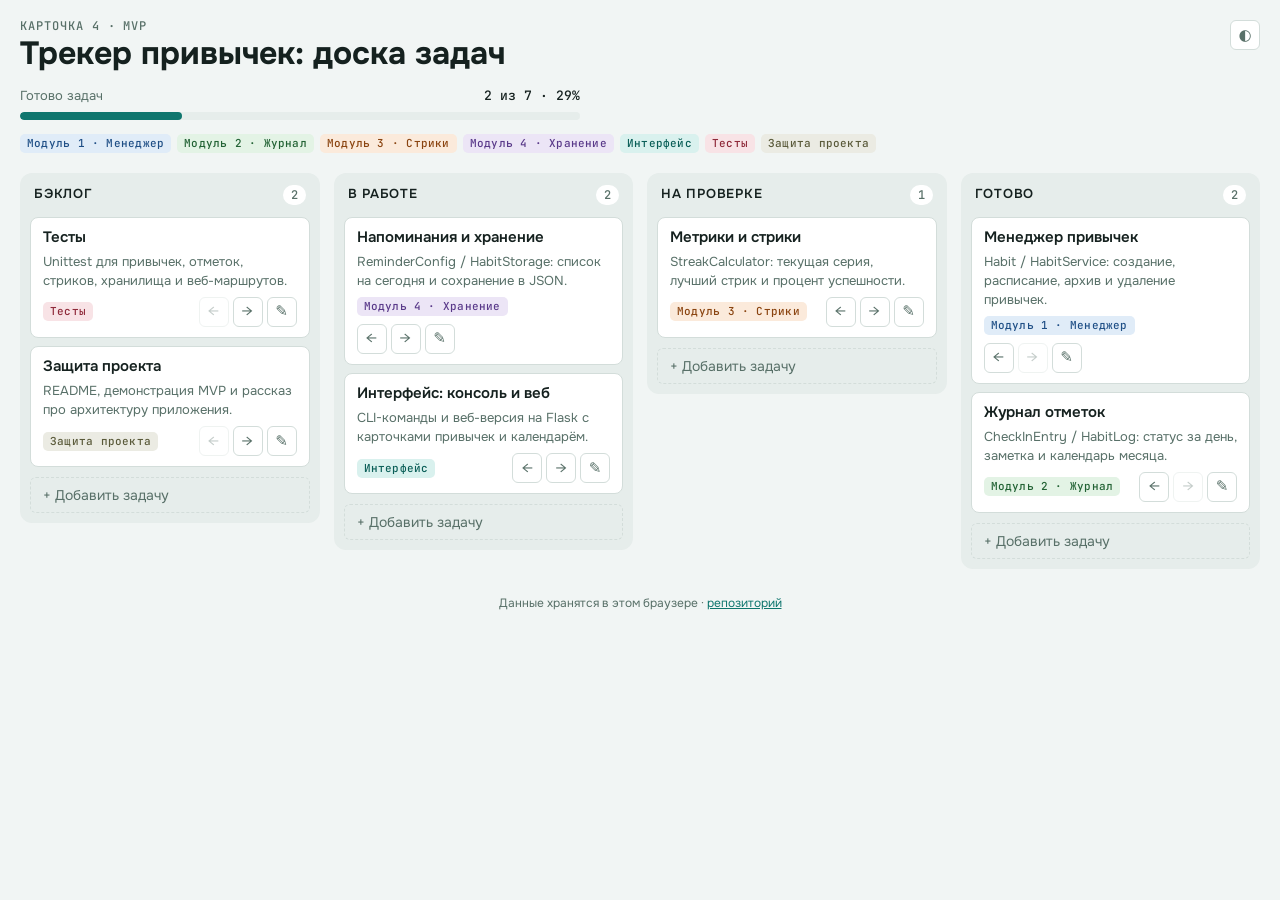
==== docs/index.html @ 5d0f4f50 "Add kanban board PWA and link from README" ====
<!doctype html>
<html lang="ru">
<head>
<meta charset="utf-8">
<meta name="viewport" content="width=device-width, initial-scale=1, viewport-fit=cover">
<title>Канбан · Трекер привычек</title>
<meta name="description" content="Канбан-доска проекта «Трекер привычек»: бэклог, работа, проверка и готово. Работает офлайн и устанавливается как приложение.">
<meta name="theme-color" content="#0f766e">
<link rel="manifest" href="./manifest.webmanifest">
<link rel="icon" href="./icons/icon.svg" type="image/svg+xml">
<link rel="apple-touch-icon" href="./icons/icon-192.png">
<link rel="preconnect" href="https://fonts.googleapis.com">
<link rel="preconnect" href="https://fonts.gstatic.com" crossorigin>
<link rel="stylesheet" href="https://fonts.googleapis.com/css2?family=Onest:wght@400;500;600;700&family=JetBrains+Mono:wght@400;500&display=swap">
<link rel="stylesheet" href="./css/styles.css">
<script defer src="./js/storage.js"></script>
<script defer src="./js/board.js"></script>
<script defer src="./js/app.js"></script>
</head>
<body>
<div class="wrap">
  <header class="head">
    <div class="head-top">
      <div>
        <div class="eyebrow">Карточка 4 · MVP</div>
        <h1>Трекер привычек: доска задач</h1>
      </div>
      <div class="head-actions">
        <button class="btn install" id="install-btn" type="button" hidden>Установить</button>
        <button class="ib" id="theme-toggle" type="button" aria-label="Переключить тему" title="Переключить тему">◐</button>
      </div>
    </div>
    <div class="progress">
      <div class="progress-top"><span>Готово задач</span><b id="progress-text">0 из 0</b></div>
      <div class="bar" role="progressbar" aria-label="Прогресс проекта" aria-valuemin="0" aria-valuemax="100" aria-valuenow="0" id="progress-bar"><i id="progress-fill" style="width:0%"></i></div>
    </div>
    <div class="legend" id="legend"></div>
    <div id="status" class="notice" role="status" hidden></div>
  </header>

  <main class="board" id="board" aria-live="polite"></main>

  <footer class="foot">
    <span>Данные хранятся в этом браузере · <a href="https://github.com/Bakson200/laba-2">репозиторий</a></span>
  </footer>
</div>
</body>
</html>
---- docs/css/styles.css ----
/* Канбан-доска трекера привычек.
   Светлая и тёмная темы, четыре колонки, карточки с тегами. */

:root{
  color-scheme:light;
  --bg:#f1f5f4; --surface:#ffffff; --surface-2:#e6edeb; --line:#d3ddda;
  --fg:#15211f; --muted:#587068; --accent:#0f766e; --accent-fg:#ffffff; --danger:#b42318;
  --focus:#0f766e;
  --t-m1-bg:#e0ecf8; --t-m1-fg:#1f4f86;
  --t-m2-bg:#e3f3e5; --t-m2-fg:#226234;
  --t-m3-bg:#fbeadb; --t-m3-fg:#8a4410;
  --t-m4-bg:#ece5f6; --t-m4-fg:#5a3a8a;
  --t-ui-bg:#d9f1ee; --t-ui-fg:#0b5f58;
  --t-qa-bg:#f8e3e6; --t-qa-fg:#8f2a3a;
  --t-docs-bg:#ebebe3; --t-docs-fg:#5a5a3a;
  --font:"Onest",system-ui,-apple-system,"Segoe UI",Roboto,sans-serif;
  --mono:"JetBrains Mono",ui-monospace,Menlo,Consolas,monospace;
}
@media (prefers-color-scheme:dark){
  :root:not([data-theme="light"]){
    --bg:#0f1816; --surface:#17231f; --surface-2:#1e2d29; --line:#2b3d38;
    --fg:#e5eeeb; --muted:#92aaa3; --accent:#3fbfb2; --accent-fg:#06211e; --danger:#f0766b; --focus:#3fbfb2;
    --t-m1-bg:#1c3047; --t-m1-fg:#9cc4f0;
    --t-m2-bg:#1c3624; --t-m2-fg:#9fdca9;
    --t-m3-bg:#442b17; --t-m3-fg:#f0c394;
    --t-m4-bg:#32264a; --t-m4-fg:#c9b4ee;
    --t-ui-bg:#17393a; --t-ui-fg:#8fe0d6;
    --t-qa-bg:#47232b; --t-qa-fg:#f0a9b4;
    --t-docs-bg:#2e2e22; --t-docs-fg:#d4d4a8;
    color-scheme:dark;
  }
}
:root[data-theme="dark"]{
  --bg:#0f1816; --surface:#17231f; --surface-2:#1e2d29; --line:#2b3d38;
  --fg:#e5eeeb; --muted:#92aaa3; --accent:#3fbfb2; --accent-fg:#06211e; --danger:#f0766b; --focus:#3fbfb2;
  --t-m1-bg:#1c3047; --t-m1-fg:#9cc4f0;
  --t-m2-bg:#1c3624; --t-m2-fg:#9fdca9;
  --t-m3-bg:#442b17; --t-m3-fg:#f0c394;
  --t-m4-bg:#32264a; --t-m4-fg:#c9b4ee;
  --t-ui-bg:#17393a; --t-ui-fg:#8fe0d6;
  --t-qa-bg:#47232b; --t-qa-fg:#f0a9b4;
  --t-docs-bg:#2e2e22; --t-docs-fg:#d4d4a8;
  color-scheme:dark;
}

*{box-sizing:border-box}
body{
  margin:0;
  background:var(--bg); color:var(--fg);
  font:15px/1.45 var(--font);
  padding-block:20px 32px;
  padding-left:max(16px,env(safe-area-inset-left,0px));
  padding-right:max(16px,env(safe-area-inset-right,0px));
}
.wrap{max-width:1240px;margin:0 auto}
:focus-visible{outline:2px solid var(--focus);outline-offset:2px}

header.head{display:grid;gap:14px;margin-bottom:20px}
.head-top{display:flex;align-items:flex-start;justify-content:space-between;gap:12px}
.head-actions{display:flex;align-items:center;gap:8px;flex-shrink:0}
.eyebrow{font:500 12px/1 var(--mono);letter-spacing:.08em;text-transform:uppercase;color:var(--muted)}
h1{margin:4px 0 0;font-size:clamp(1.4rem,2.2vw + .9rem,2rem);line-height:1.15;font-weight:700;text-wrap:balance}

.progress{display:grid;gap:6px;max-width:560px}
.progress-top{display:flex;justify-content:space-between;gap:12px;font-size:13px;color:var(--muted)}
.progress-top b{color:var(--fg);font-family:var(--mono);font-weight:500;font-variant-numeric:tabular-nums}
.bar{height:8px;border-radius:99px;background:var(--surface-2);overflow:hidden}
.bar>i{display:block;height:100%;background:var(--accent);border-radius:99px;transition:width .3s}

.legend{display:flex;flex-wrap:wrap;gap:6px}
.notice{padding:10px 12px;border:1px solid var(--line);border-radius:8px;background:var(--surface);color:var(--muted);font-size:14px}
.notice.err{color:var(--danger);border-color:var(--danger)}

.board{display:grid;grid-template-columns:repeat(auto-fit,minmax(250px,1fr));gap:14px;align-items:start}
.col{background:var(--surface-2);border-radius:12px;padding:10px;display:grid;gap:10px;min-width:0}
.col.over{outline:2px dashed var(--accent);outline-offset:-2px}
.col-head{display:flex;align-items:center;justify-content:space-between;gap:8px;padding:2px 4px}
.col-head h2{margin:0;font-size:13px;font-weight:600;letter-spacing:.06em;text-transform:uppercase}
.count{font:500 12px/1 var(--mono);color:var(--muted);background:var(--surface);border-radius:99px;padding:4px 8px;font-variant-numeric:tabular-nums}
.stack{display:grid;gap:8px;min-height:12px}

.card{background:var(--surface);border:1px solid var(--line);border-radius:8px;padding:10px 12px;display:grid;gap:6px;min-width:0}
.card[draggable="true"]{cursor:grab}
.card.dragging{opacity:.4}
.card h3{margin:0;font-size:15px;font-weight:600;line-height:1.3;overflow-wrap:anywhere}
.card p{margin:0;font-size:13px;color:var(--muted);overflow-wrap:anywhere}
.card-foot{display:flex;align-items:center;justify-content:space-between;gap:8px;flex-wrap:wrap}

.tag{display:inline-block;font:500 11px/1 var(--mono);padding:4px 7px;border-radius:5px;letter-spacing:.02em}
.tag-m1{background:var(--t-m1-bg);color:var(--t-m1-fg)}
.tag-m2{background:var(--t-m2-bg);color:var(--t-m2-fg)}
.tag-m3{background:var(--t-m3-bg);color:var(--t-m3-fg)}
.tag-m4{background:var(--t-m4-bg);color:var(--t-m4-fg)}
.tag-ui{background:var(--t-ui-bg);color:var(--t-ui-fg)}
.tag-qa{background:var(--t-qa-bg);color:var(--t-qa-fg)}
.tag-docs{background:var(--t-docs-bg);color:var(--t-docs-fg)}

.acts{display:flex;gap:4px}
.ib,.btn{
  font:inherit;cursor:pointer;border-radius:6px;
  border:1px solid var(--line);background:var(--surface);color:var(--fg);
}
.ib{width:30px;height:30px;padding:0;font-size:15px;line-height:1;color:var(--muted)}
.ib:hover:not(:disabled){color:var(--fg);border-color:var(--muted)}
.ib:disabled{opacity:.35;cursor:default}
.btn{padding:7px 12px;font-size:14px}
.btn.primary{background:var(--accent);border-color:var(--accent);color:var(--accent-fg);font-weight:600}
.btn.danger{color:var(--danger);border-color:var(--danger)}
.btn.add{width:100%;text-align:left;border-style:dashed;background:transparent;color:var(--muted)}
.btn.add:hover{color:var(--fg);border-color:var(--muted)}
.btn.install{font-size:13px;padding:6px 10px;border-color:var(--accent);color:var(--accent);background:transparent;font-weight:600}
.linkbtn{font:inherit;font-size:12px;background:none;border:0;padding:0;color:var(--muted);text-decoration:underline;cursor:pointer}
.linkbtn:hover{color:var(--fg)}

.form{display:grid;gap:8px;background:var(--surface);border:1px solid var(--accent);border-radius:8px;padding:10px}
.form input,.form select,.form textarea{width:100%;font:inherit;font-size:14px;color:var(--fg);background:var(--bg);border:1px solid var(--line);border-radius:6px;padding:7px 9px}
.form textarea{resize:vertical;min-height:56px}
.form .row{display:flex;gap:6px;flex-wrap:wrap;align-items:center}
.form .row .spacer{flex:1}
.empty{padding:14px 10px;text-align:center;font-size:13px;color:var(--muted);border:1px dashed var(--line);border-radius:8px}

.foot{margin-top:26px;font-size:12px;color:var(--muted);text-align:center}
.foot a{color:var(--accent)}

@media (prefers-reduced-motion:reduce){.bar>i{transition:none}}
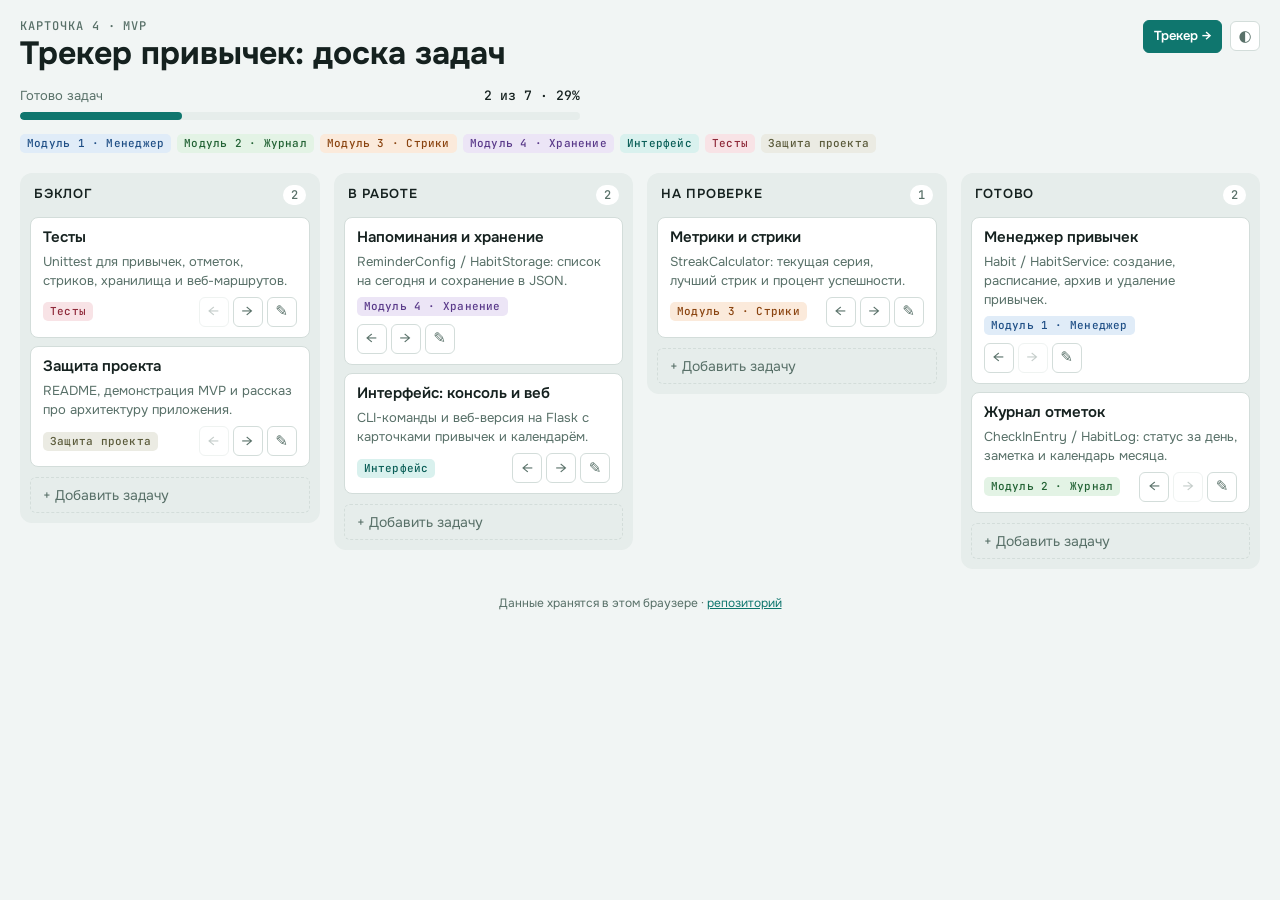
==== commit 23903386: "Add habit tracker web app and Python source" ====
--- a/docs/index.html
+++ b/docs/index.html
@@ -26,6 +26,7 @@
         <h1>Трекер привычек: доска задач</h1>
       </div>
       <div class="head-actions">
+        <a class="btn tracker-link" href="./tracker/" title="Открыть трекер привычек">Трекер →</a>
         <button class="btn install" id="install-btn" type="button" hidden>Установить</button>
         <button class="ib" id="theme-toggle" type="button" aria-label="Переключить тему" title="Переключить тему">◐</button>
       </div>
--- a/docs/css/styles.css
+++ b/docs/css/styles.css
@@ -109,6 +109,7 @@
 .btn.add{width:100%;text-align:left;border-style:dashed;background:transparent;color:var(--muted)}
 .btn.add:hover{color:var(--fg);border-color:var(--muted)}
 .btn.install{font-size:13px;padding:6px 10px;border-color:var(--accent);color:var(--accent);background:transparent;font-weight:600}
+.btn.tracker-link{font-size:13px;padding:6px 10px;border-color:var(--accent);background:var(--accent);color:var(--accent-fg);font-weight:600;text-decoration:none;display:inline-flex;align-items:center}
 .linkbtn{font:inherit;font-size:12px;background:none;border:0;padding:0;color:var(--muted);text-decoration:underline;cursor:pointer}
 .linkbtn:hover{color:var(--fg)}
 
